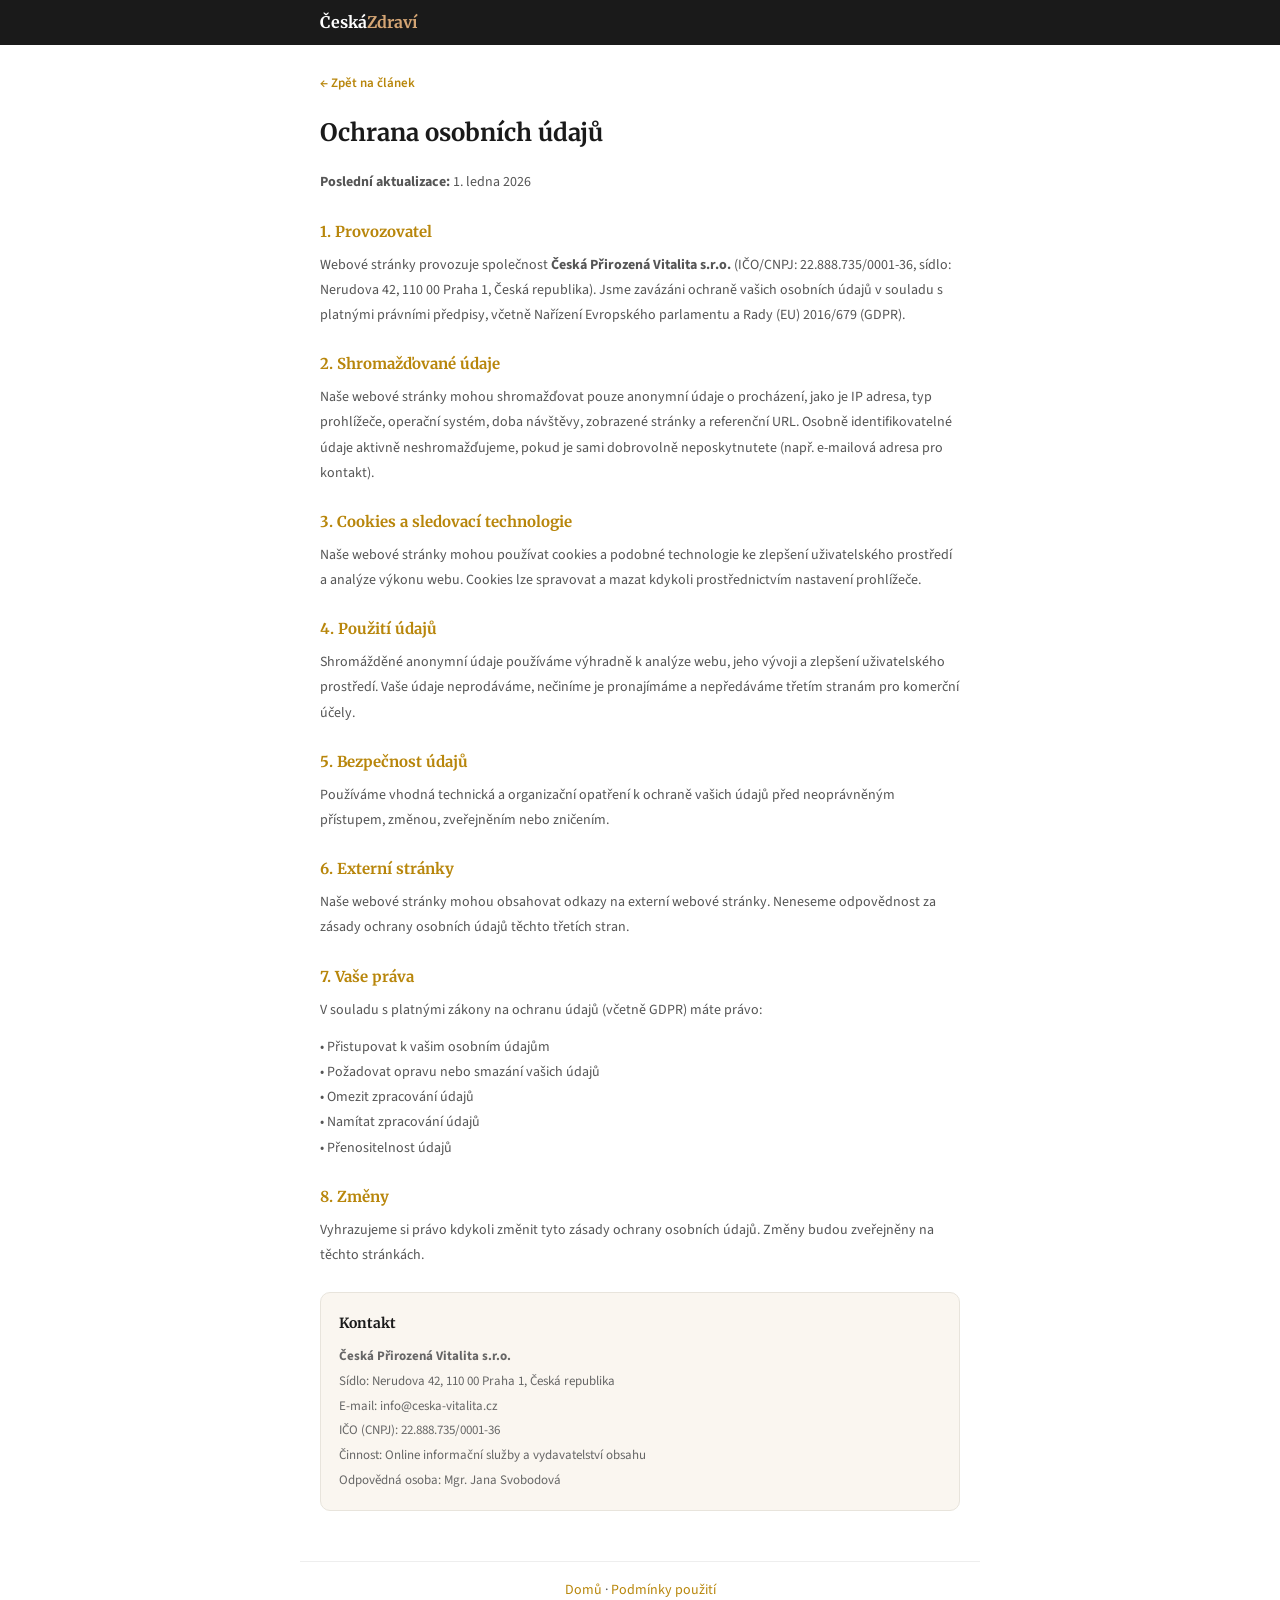
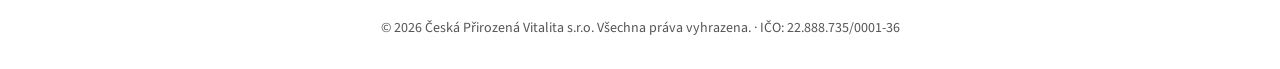
==== pre/privacy.html @ 9c0fb687 "Add files via upload" ====
<!DOCTYPE html>
<html lang="cs">
<head>
<meta charset="UTF-8">
<meta name="viewport" content="width=device-width, initial-scale=1.0">
<title>Ochrana osobních údajů</title>
<link rel="preconnect" href="https://fonts.googleapis.com">
<link rel="preconnect" href="https://fonts.gstatic.com" crossorigin>
<link href="https://fonts.googleapis.com/css2?family=Merriweather:wght@400;700&family=Source+Sans+3:wght@300;400;500;600&display=swap" rel="stylesheet">
<style>
*{margin:0;padding:0;box-sizing:border-box}body{font-family:'Source Sans 3',sans-serif;background:#fff;color:#444;line-height:1.8;font-size:15px}
.topbar{background:#1a1a1a;padding:8px 0}.topbar-inner{max-width:680px;margin:0 auto;padding:0 20px}.topbar-logo{font-family:'Merriweather',serif;font-size:16px;color:#fff;font-weight:700}.topbar-logo span{color:#d4a574}
.w{max-width:680px;margin:0 auto;padding:24px 20px 50px}
h1{font-family:'Merriweather',serif;font-size:24px;color:#1a1a1a;margin-bottom:16px}
h2{font-family:'Merriweather',serif;font-size:15px;color:#b8860b;margin:22px 0 8px}
p{margin-bottom:12px;font-weight:400;font-size:14px;color:#555}
a{color:#b8860b;text-decoration:none}a:hover{text-decoration:underline}
.back{display:inline-block;margin-bottom:16px;font-size:13px;color:#b8860b;font-weight:600}
.company-box{margin-top:24px;padding:18px;background:#faf6f0;border-radius:10px;border:1px solid #e8e4dc}
.company-box h3{font-family:'Merriweather',serif;font-size:14px;color:#1a1a1a;margin-bottom:8px}
.company-box p{font-size:13px;color:#666;line-height:1.9;margin-bottom:0}
footer{max-width:680px;margin:0 auto;padding:16px 20px;text-align:center;font-size:10px;color:#aaa;border-top:1px solid #eee}
</style>
</head>
<body>
<div class="topbar"><div class="topbar-inner"><div class="topbar-logo">Česká<span>Zdraví</span></div></div></div>
<div class="w">
<a href="index.html" class="back">← Zpět na článek</a>
<h1>Ochrana osobních údajů</h1>
<p><strong>Poslední aktualizace:</strong> 1. ledna 2026</p>

<h2>1. Provozovatel</h2>
<p>Webové stránky provozuje společnost <strong>Česká Přirozená Vitalita s.r.o.</strong> (IČO/CNPJ: 22.888.735/0001-36, sídlo: Nerudova 42, 110 00 Praha 1, Česká republika). Jsme zavázáni ochraně vašich osobních údajů v souladu s platnými právními předpisy, včetně Nařízení Evropského parlamentu a Rady (EU) 2016/679 (GDPR).</p>

<h2>2. Shromažďované údaje</h2>
<p>Naše webové stránky mohou shromažďovat pouze anonymní údaje o procházení, jako je IP adresa, typ prohlížeče, operační systém, doba návštěvy, zobrazené stránky a referenční URL. Osobně identifikovatelné údaje aktivně neshromažďujeme, pokud je sami dobrovolně neposkytnutete (např. e-mailová adresa pro kontakt).</p>

<h2>3. Cookies a sledovací technologie</h2>
<p>Naše webové stránky mohou používat cookies a podobné technologie ke zlepšení uživatelského prostředí a analýze výkonu webu. Cookies lze spravovat a mazat kdykoli prostřednictvím nastavení prohlížeče.</p>

<h2>4. Použití údajů</h2>
<p>Shromážděné anonymní údaje používáme výhradně k analýze webu, jeho vývoji a zlepšení uživatelského prostředí. Vaše údaje neprodáváme, nečiníme je pronajímáme a nepředáváme třetím stranám pro komerční účely.</p>

<h2>5. Bezpečnost údajů</h2>
<p>Používáme vhodná technická a organizační opatření k ochraně vašich údajů před neoprávněným přístupem, změnou, zveřejněním nebo zničením.</p>

<h2>6. Externí stránky</h2>
<p>Naše webové stránky mohou obsahovat odkazy na externí webové stránky. Neneseme odpovědnost za zásady ochrany osobních údajů těchto třetích stran.</p>

<h2>7. Vaše práva</h2>
<p>V souladu s platnými zákony na ochranu údajů (včetně GDPR) máte právo:</p>
<p>• Přistupovat k vašim osobním údajům<br>• Požadovat opravu nebo smazání vašich údajů<br>• Omezit zpracování údajů<br>• Namítat zpracování údajů<br>• Přenositelnost údajů</p>

<h2>8. Změny</h2>
<p>Vyhrazujeme si právo kdykoli změnit tyto zásady ochrany osobních údajů. Změny budou zveřejněny na těchto stránkách.</p>

<div class="company-box">
<h3>Kontakt</h3>
<p>
<strong>Česká Přirozená Vitalita s.r.o.</strong><br>
Sídlo: Nerudova 42, 110 00 Praha 1, Česká republika<br>
E-mail: info@ceska-vitalita.cz<br>
IČO (CNPJ): 22.888.735/0001-36<br>
Činnost: Online informační služby a vydavatelství obsahu<br>
Odpovědná osoba: Mgr. Jana Svobodová
</p>
</div>
</div>
<footer>
<p><a href="index.html">Domů</a> · <a href="terms.html">Podmínky použití</a></p>
<p style="margin-top:4px">© 2026 Česká Přirozená Vitalita s.r.o. Všechna práva vyhrazena. · IČO: 22.888.735/0001-36</p>
</footer>
</body>
</html>
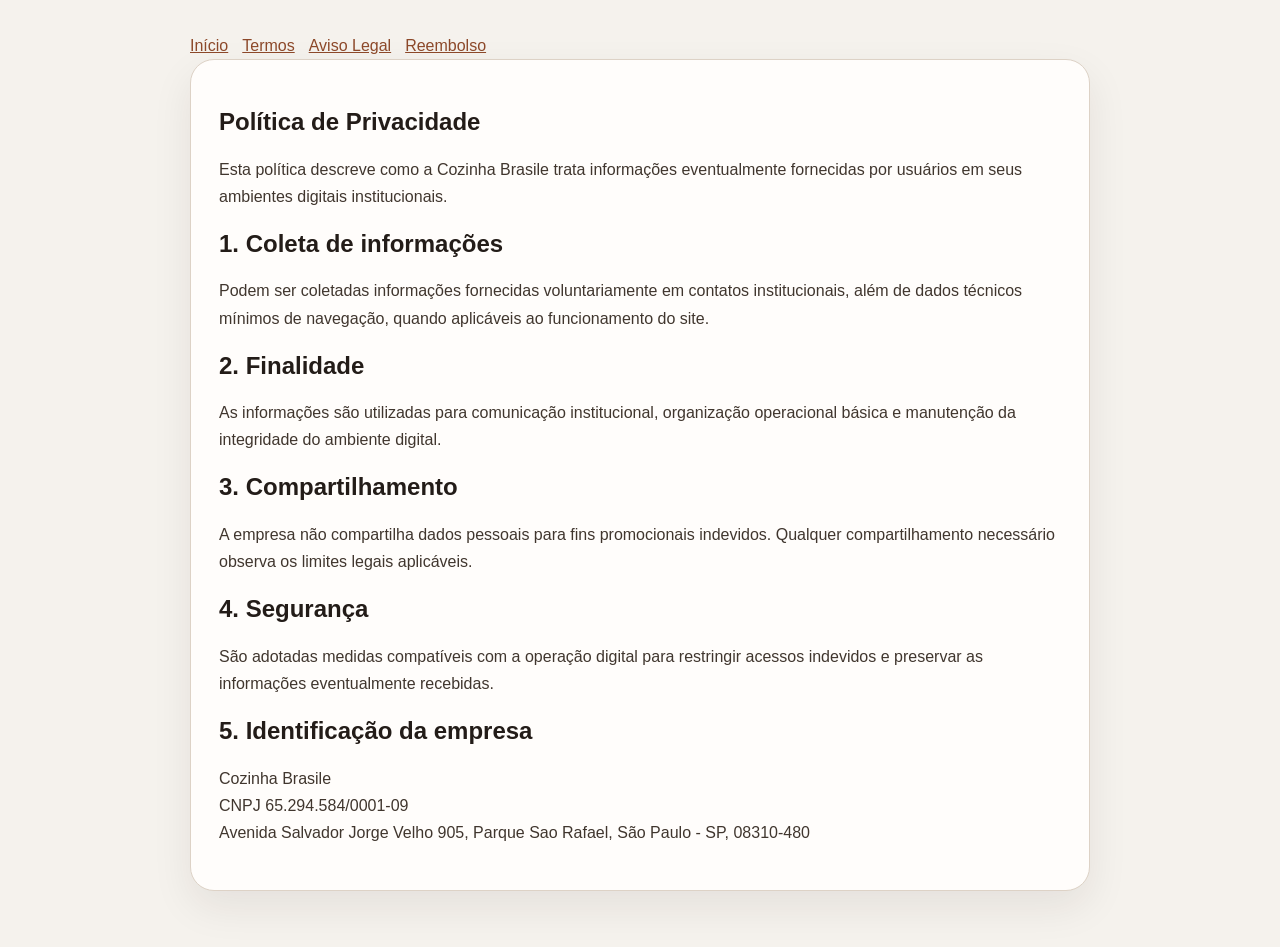
==== commit 22fe3478: "Add files via upload" ====
--- a/pre/privacy.html
+++ b/pre/privacy.html
@@ -1,74 +1,36 @@
 <!DOCTYPE html>
-<html lang="cs">
+<html lang="pt-BR">
 <head>
-<meta charset="UTF-8">
-<meta name="viewport" content="width=device-width, initial-scale=1.0">
-<title>Ochrana osobních údajů</title>
-<link rel="preconnect" href="https://fonts.googleapis.com">
-<link rel="preconnect" href="https://fonts.gstatic.com" crossorigin>
-<link href="https://fonts.googleapis.com/css2?family=Merriweather:wght@400;700&family=Source+Sans+3:wght@300;400;500;600&display=swap" rel="stylesheet">
-<style>
-*{margin:0;padding:0;box-sizing:border-box}body{font-family:'Source Sans 3',sans-serif;background:#fff;color:#444;line-height:1.8;font-size:15px}
-.topbar{background:#1a1a1a;padding:8px 0}.topbar-inner{max-width:680px;margin:0 auto;padding:0 20px}.topbar-logo{font-family:'Merriweather',serif;font-size:16px;color:#fff;font-weight:700}.topbar-logo span{color:#d4a574}
-.w{max-width:680px;margin:0 auto;padding:24px 20px 50px}
-h1{font-family:'Merriweather',serif;font-size:24px;color:#1a1a1a;margin-bottom:16px}
-h2{font-family:'Merriweather',serif;font-size:15px;color:#b8860b;margin:22px 0 8px}
-p{margin-bottom:12px;font-weight:400;font-size:14px;color:#555}
-a{color:#b8860b;text-decoration:none}a:hover{text-decoration:underline}
-.back{display:inline-block;margin-bottom:16px;font-size:13px;color:#b8860b;font-weight:600}
-.company-box{margin-top:24px;padding:18px;background:#faf6f0;border-radius:10px;border:1px solid #e8e4dc}
-.company-box h3{font-family:'Merriweather',serif;font-size:14px;color:#1a1a1a;margin-bottom:8px}
-.company-box p{font-size:13px;color:#666;line-height:1.9;margin-bottom:0}
-footer{max-width:680px;margin:0 auto;padding:16px 20px;text-align:center;font-size:10px;color:#aaa;border-top:1px solid #eee}
-</style>
+  <meta charset="UTF-8">
+  <meta name="viewport" content="width=device-width, initial-scale=1.0">
+  <title>Política de Privacidade | Cozinha Brasile</title>
+  <style>
+    body { margin: 0; font-family: "Segoe UI", Arial, sans-serif; color: #231c18; background: #f5f2ed; line-height: 1.7; }
+    .wrap { width: min(900px, calc(100% - 32px)); margin: 0 auto; padding: 32px 0 56px; }
+    .card { background: #fffdfb; border: 1px solid #ddd2c6; border-radius: 24px; padding: 28px; box-shadow: 0 16px 40px rgba(35, 28, 24, 0.08); }
+    a { color: #8c4829; }
+    h1, h2 { line-height: 1.15; }
+    p { color: #40362e; }
+    nav a { margin-right: 14px; }
+  </style>
 </head>
 <body>
-<div class="topbar"><div class="topbar-inner"><div class="topbar-logo">Česká<span>Zdraví</span></div></div></div>
-<div class="w">
-<a href="index.html" class="back">← Zpět na článek</a>
-<h1>Ochrana osobních údajů</h1>
-<p><strong>Poslední aktualizace:</strong> 1. ledna 2026</p>
-
-<h2>1. Provozovatel</h2>
-<p>Webové stránky provozuje společnost <strong>Česká Přirozená Vitalita s.r.o.</strong> (IČO/CNPJ: 22.888.735/0001-36, sídlo: Nerudova 42, 110 00 Praha 1, Česká republika). Jsme zavázáni ochraně vašich osobních údajů v souladu s platnými právními předpisy, včetně Nařízení Evropského parlamentu a Rady (EU) 2016/679 (GDPR).</p>
-
-<h2>2. Shromažďované údaje</h2>
-<p>Naše webové stránky mohou shromažďovat pouze anonymní údaje o procházení, jako je IP adresa, typ prohlížeče, operační systém, doba návštěvy, zobrazené stránky a referenční URL. Osobně identifikovatelné údaje aktivně neshromažďujeme, pokud je sami dobrovolně neposkytnutete (např. e-mailová adresa pro kontakt).</p>
-
-<h2>3. Cookies a sledovací technologie</h2>
-<p>Naše webové stránky mohou používat cookies a podobné technologie ke zlepšení uživatelského prostředí a analýze výkonu webu. Cookies lze spravovat a mazat kdykoli prostřednictvím nastavení prohlížeče.</p>
-
-<h2>4. Použití údajů</h2>
-<p>Shromážděné anonymní údaje používáme výhradně k analýze webu, jeho vývoji a zlepšení uživatelského prostředí. Vaše údaje neprodáváme, nečiníme je pronajímáme a nepředáváme třetím stranám pro komerční účely.</p>
-
-<h2>5. Bezpečnost údajů</h2>
-<p>Používáme vhodná technická a organizační opatření k ochraně vašich údajů před neoprávněným přístupem, změnou, zveřejněním nebo zničením.</p>
-
-<h2>6. Externí stránky</h2>
-<p>Naše webové stránky mohou obsahovat odkazy na externí webové stránky. Neneseme odpovědnost za zásady ochrany osobních údajů těchto třetích stran.</p>
-
-<h2>7. Vaše práva</h2>
-<p>V souladu s platnými zákony na ochranu údajů (včetně GDPR) máte právo:</p>
-<p>• Přistupovat k vašim osobním údajům<br>• Požadovat opravu nebo smazání vašich údajů<br>• Omezit zpracování údajů<br>• Namítat zpracování údajů<br>• Přenositelnost údajů</p>
-
-<h2>8. Změny</h2>
-<p>Vyhrazujeme si právo kdykoli změnit tyto zásady ochrany osobních údajů. Změny budou zveřejněny na těchto stránkách.</p>
-
-<div class="company-box">
-<h3>Kontakt</h3>
-<p>
-<strong>Česká Přirozená Vitalita s.r.o.</strong><br>
-Sídlo: Nerudova 42, 110 00 Praha 1, Česká republika<br>
-E-mail: info@ceska-vitalita.cz<br>
-IČO (CNPJ): 22.888.735/0001-36<br>
-Činnost: Online informační služby a vydavatelství obsahu<br>
-Odpovědná osoba: Mgr. Jana Svobodová
-</p>
-</div>
-</div>
-<footer>
-<p><a href="index.html">Domů</a> · <a href="terms.html">Podmínky použití</a></p>
-<p style="margin-top:4px">© 2026 Česká Přirozená Vitalita s.r.o. Všechna práva vyhrazena. · IČO: 22.888.735/0001-36</p>
-</footer>
+  <div class="wrap">
+    <nav><a href="index.html">Início</a><a href="terms.html">Termos</a><a href="disclaimer.html">Aviso Legal</a><a href="refund.html">Reembolso</a></nav>
+    <article class="card">
+      <h1>Política de Privacidade</h1>
+      <p>Esta política descreve como a Cozinha Brasile trata informações eventualmente fornecidas por usuários em seus ambientes digitais institucionais.</p>
+      <h2>1. Coleta de informações</h2>
+      <p>Podem ser coletadas informações fornecidas voluntariamente em contatos institucionais, além de dados técnicos mínimos de navegação, quando aplicáveis ao funcionamento do site.</p>
+      <h2>2. Finalidade</h2>
+      <p>As informações são utilizadas para comunicação institucional, organização operacional básica e manutenção da integridade do ambiente digital.</p>
+      <h2>3. Compartilhamento</h2>
+      <p>A empresa não compartilha dados pessoais para fins promocionais indevidos. Qualquer compartilhamento necessário observa os limites legais aplicáveis.</p>
+      <h2>4. Segurança</h2>
+      <p>São adotadas medidas compatíveis com a operação digital para restringir acessos indevidos e preservar as informações eventualmente recebidas.</p>
+      <h2>5. Identificação da empresa</h2>
+      <p>Cozinha Brasile<br>CNPJ 65.294.584/0001-09<br>Avenida Salvador Jorge Velho 905, Parque Sao Rafael, São Paulo - SP, 08310-480</p>
+    </article>
+  </div>
 </body>
 </html>
